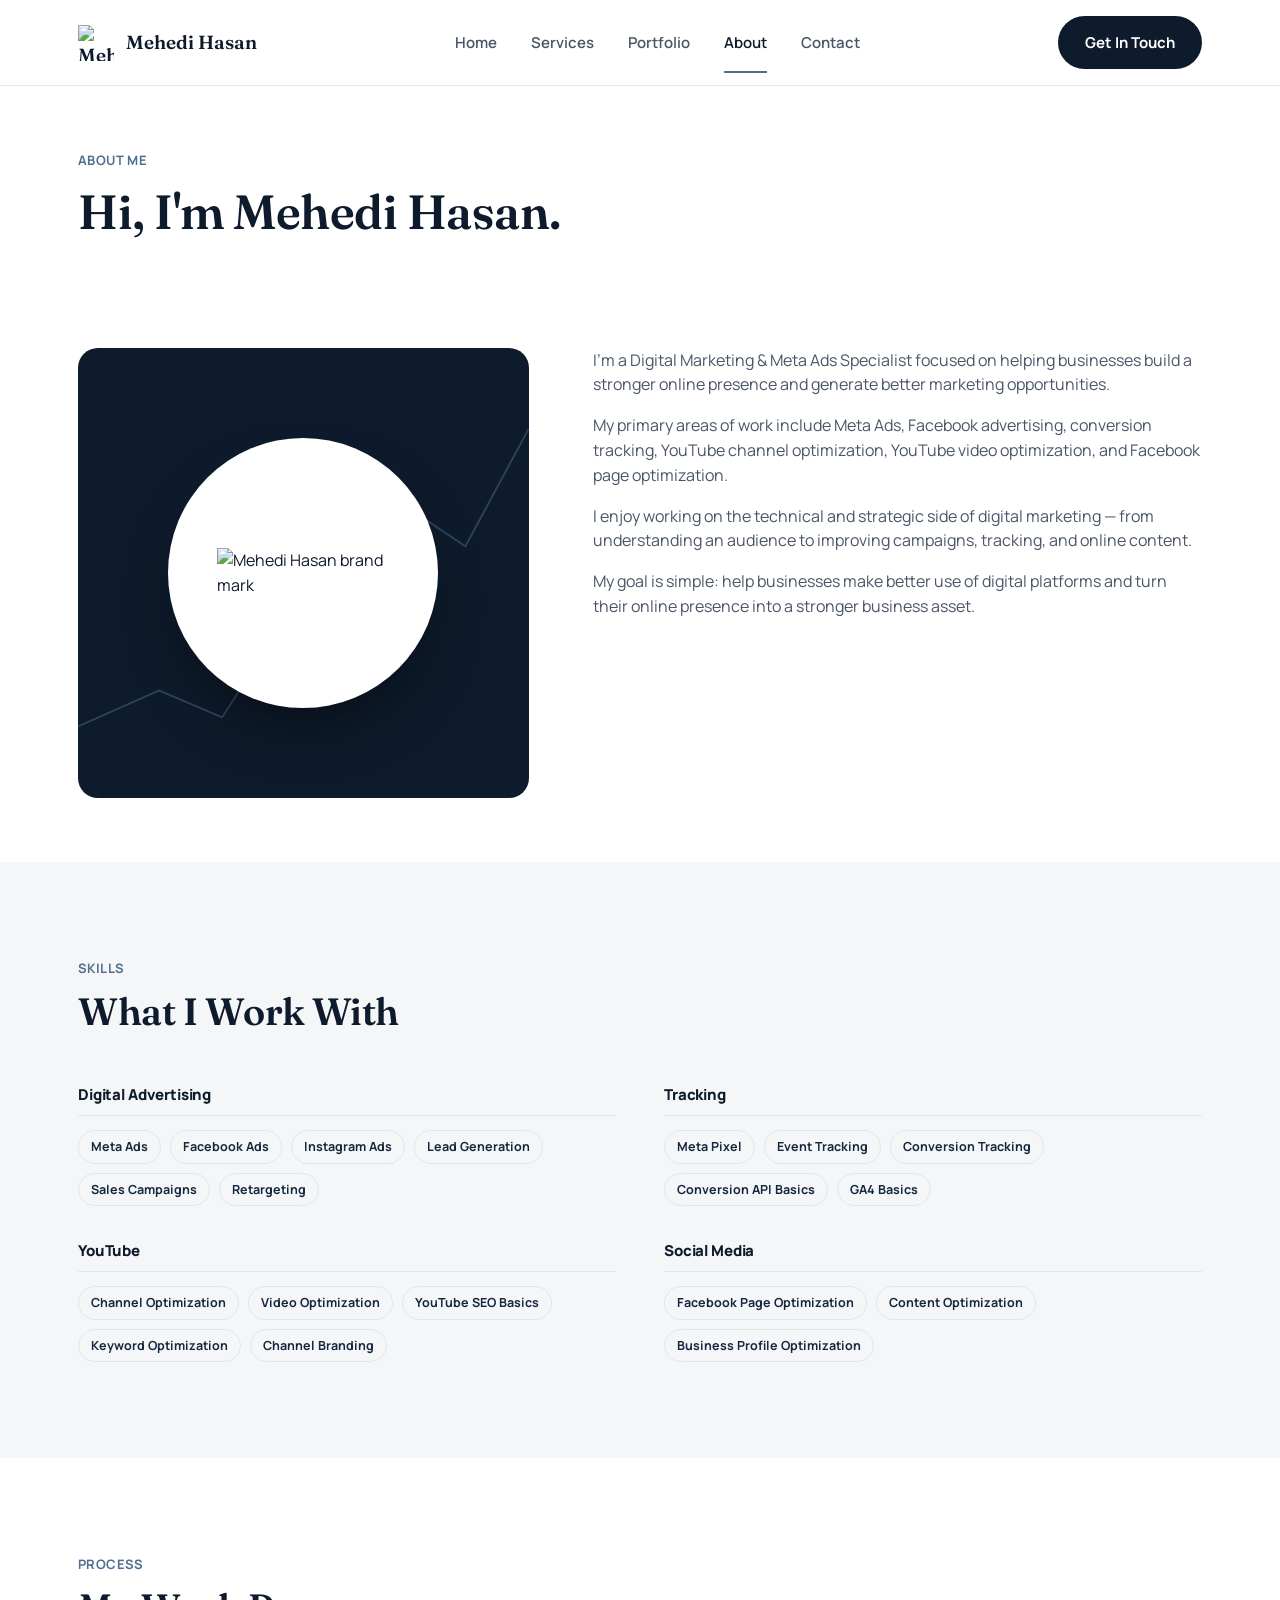
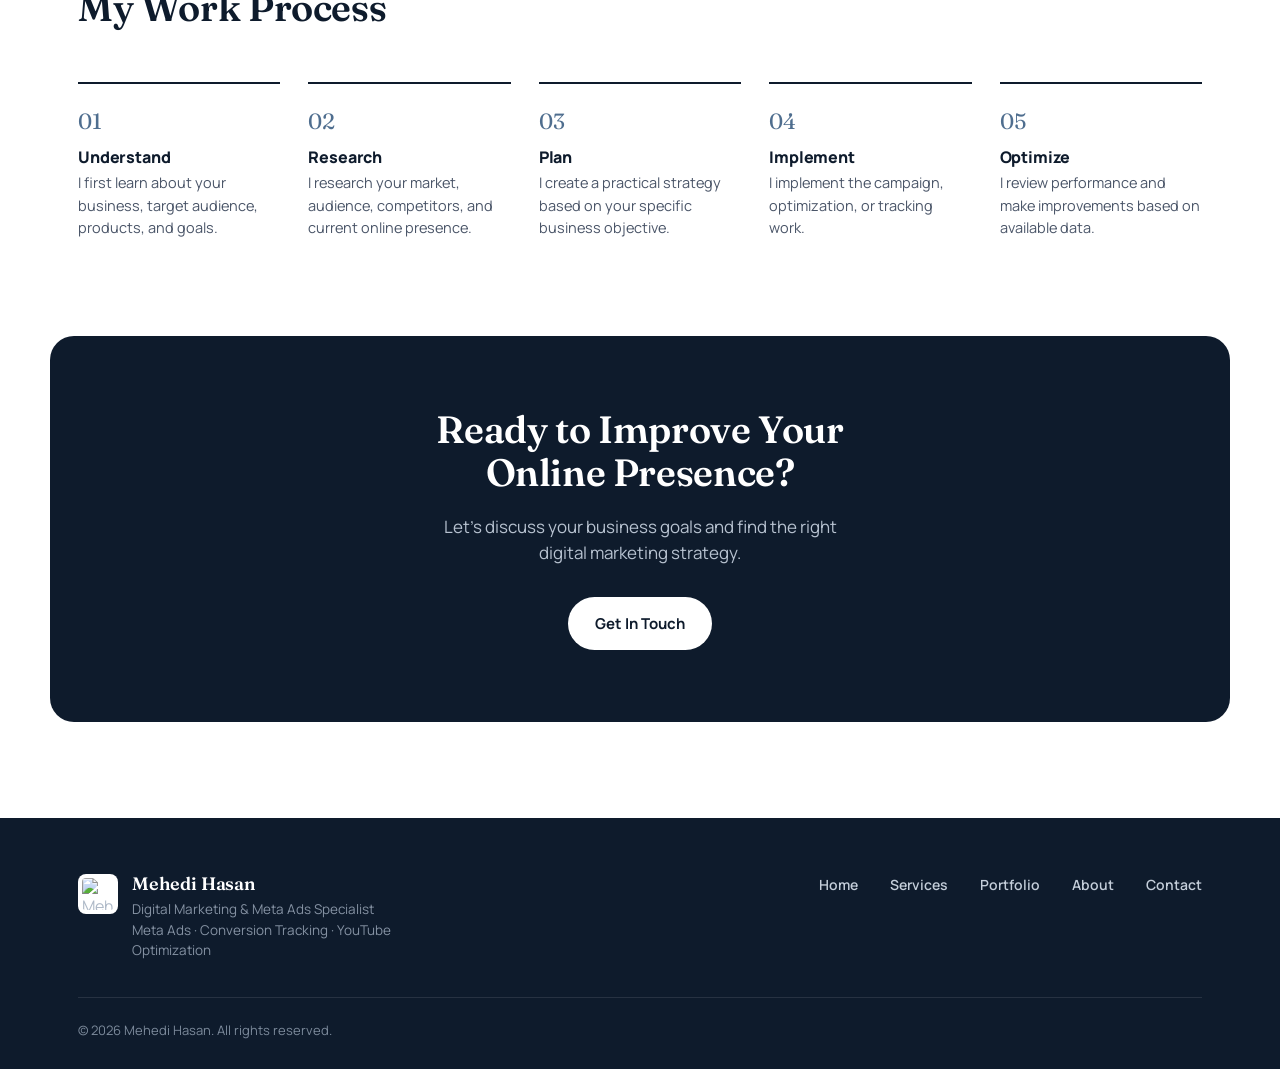
==== about.html @ 4267dc5b "Add files via upload" ====
<!DOCTYPE html>
<html lang="en">
<head>
<meta charset="UTF-8">
<meta name="viewport" content="width=device-width, initial-scale=1.0">
<title>About — Mehedi Hasan</title>
<link rel="icon" href="images/logo.png">
<link rel="stylesheet" href="styles.css">
</head>
<body>

<nav class="nav">
  <div class="nav-inner">
    <a href="index.html" class="brand"><img src="images/logo.png" alt="Mehedi Hasan logo">Mehedi Hasan</a>
    <button class="nav-toggle" aria-label="Toggle menu" onclick="document.querySelector('.nav-links').classList.toggle('open')">
      <span></span><span></span><span></span>
    </button>
    <div class="nav-links">
      <a href="index.html">Home</a>
      <a href="services.html">Services</a>
      <a href="portfolio.html">Portfolio</a>
      <a href="about.html" class="active">About</a>
      <a href="contact.html">Contact</a>
    </div>
    <div class="nav-cta">
      <a href="contact.html" class="btn btn-primary">Get In Touch</a>
    </div>
  </div>
</nav>

<header class="page-hero">
  <div class="container">
    <span class="tag">ABOUT ME</span>
    <h1>Hi, I'm Mehedi Hasan.</h1>
  </div>
</header>

<section class="section-tight">
  <div class="container split">
    <div>
      <div class="hero-visual" style="aspect-ratio:1/1;border-radius:20px;">
        <svg class="grid-lines" viewBox="0 0 500 500" preserveAspectRatio="none">
          <polyline points="0,420 90,380 160,410 230,300 300,340 370,180 430,220 500,90" fill="none" stroke="#4F6E8F" stroke-width="2"/>
        </svg>
        <div class="logo-plate" style="width:60%;"><img src="images/logo.png" alt="Mehedi Hasan brand mark"></div>
      </div>
    </div>
    <div>
      <p>I'm a Digital Marketing & Meta Ads Specialist focused on helping businesses build a stronger online presence and generate better marketing opportunities.</p>
      <p>My primary areas of work include Meta Ads, Facebook advertising, conversion tracking, YouTube channel optimization, YouTube video optimization, and Facebook page optimization.</p>
      <p>I enjoy working on the technical and strategic side of digital marketing — from understanding an audience to improving campaigns, tracking, and online content.</p>
      <p>My goal is simple: help businesses make better use of digital platforms and turn their online presence into a stronger business asset.</p>
    </div>
  </div>
</section>

<!-- SKILLS -->
<section class="strip">
  <div class="container">
    <div class="section-head">
      <span class="tag">SKILLS</span>
      <h2>What I Work With</h2>
    </div>
    <div class="skill-groups">
      <div class="skill-group">
        <h4>Digital Advertising</h4>
        <div class="skill-tags">
          <span class="chip">Meta Ads</span><span class="chip">Facebook Ads</span><span class="chip">Instagram Ads</span><span class="chip">Lead Generation</span><span class="chip">Sales Campaigns</span><span class="chip">Retargeting</span>
        </div>
      </div>
      <div class="skill-group">
        <h4>Tracking</h4>
        <div class="skill-tags">
          <span class="chip">Meta Pixel</span><span class="chip">Event Tracking</span><span class="chip">Conversion Tracking</span><span class="chip">Conversion API Basics</span><span class="chip">GA4 Basics</span>
        </div>
      </div>
      <div class="skill-group">
        <h4>YouTube</h4>
        <div class="skill-tags">
          <span class="chip">Channel Optimization</span><span class="chip">Video Optimization</span><span class="chip">YouTube SEO Basics</span><span class="chip">Keyword Optimization</span><span class="chip">Channel Branding</span>
        </div>
      </div>
      <div class="skill-group">
        <h4>Social Media</h4>
        <div class="skill-tags">
          <span class="chip">Facebook Page Optimization</span><span class="chip">Content Optimization</span><span class="chip">Business Profile Optimization</span>
        </div>
      </div>
    </div>
  </div>
</section>

<!-- WORK PROCESS -->
<section>
  <div class="container">
    <div class="section-head">
      <span class="tag">PROCESS</span>
      <h2>My Work Process</h2>
    </div>
    <div class="process steps-5">
      <div class="process-step"><span class="num">01</span><h4>Understand</h4><p>I first learn about your business, target audience, products, and goals.</p></div>
      <div class="process-step"><span class="num">02</span><h4>Research</h4><p>I research your market, audience, competitors, and current online presence.</p></div>
      <div class="process-step"><span class="num">03</span><h4>Plan</h4><p>I create a practical strategy based on your specific business objective.</p></div>
      <div class="process-step"><span class="num">04</span><h4>Implement</h4><p>I implement the campaign, optimization, or tracking work.</p></div>
      <div class="process-step"><span class="num">05</span><h4>Optimize</h4><p>I review performance and make improvements based on available data.</p></div>
    </div>
  </div>
</section>

<div class="container cta-wrap">
  <div class="cta-band">
    <h2>Ready to Improve Your Online Presence?</h2>
    <p>Let's discuss your business goals and find the right digital marketing strategy.</p>
    <a href="contact.html" class="btn btn-light">Get In Touch</a>
  </div>
</div>

<footer>
  <div class="container">
    <div class="footer-top">
      <div class="footer-brand">
        <img src="images/logo.png" alt="Mehedi Hasan logo">
        <div>
          <h4>Mehedi Hasan</h4>
          <p>Digital Marketing & Meta Ads Specialist<br>Meta Ads · Conversion Tracking · YouTube Optimization</p>
        </div>
      </div>
      <div class="footer-nav">
        <a href="index.html">Home</a>
        <a href="services.html">Services</a>
        <a href="portfolio.html">Portfolio</a>
        <a href="about.html">About</a>
        <a href="contact.html">Contact</a>
      </div>
    </div>
    <div class="footer-bottom">
      <span>© 2026 Mehedi Hasan. All rights reserved.</span>
    </div>
  </div>
</footer>

</body>
</html>
---- styles.css ----
/* =========================================================
   Mehedi Hasan — Digital Marketing & Meta Ads Specialist
   Design system: navy / steel / paper, Fraunces + Manrope
========================================================= */

@import url('https://fonts.googleapis.com/css2?family=Fraunces:opsz,wght@9..144,400;9..144,500;9..144,600;9..144,700&family=Manrope:wght@400;500;600;700;800&display=swap');

:root{
  --ink:#0E1B2C;        /* deep navy — headings, dark panels */
  --navy:#16283F;        /* secondary navy */
  --steel:#4F6E8F;       /* metallic steel-blue accent */
  --steel-light:#9FB4C7; /* light steel for lines/hover */
  --gold:#B8A26B;        /* subtle metallic gold hairline */
  --paper:#FFFFFF;
  --mist:#F4F6F8;        /* light gray secondary bg */
  --line:#E2E7EC;
  --ink-soft:#4A5568;    /* body text on white */
  --ink-faint:#8592A3;

  --serif: 'Fraunces', Georgia, serif;
  --sans: 'Manrope', -apple-system, BlinkMacSystemFont, 'Segoe UI', sans-serif;

  --max: 1180px;
  --radius: 14px;
  --radius-sm: 8px;
}

*{box-sizing:border-box;}
html{scroll-behavior:smooth;}
body{
  margin:0;
  font-family:var(--sans);
  color:var(--ink);
  background:var(--paper);
  -webkit-font-smoothing:antialiased;
  line-height:1.55;
}
img{max-width:100%;display:block;}
a{color:inherit;text-decoration:none;}
h1,h2,h3,h4{
  font-family:var(--serif);
  font-weight:600;
  line-height:1.15;
  margin:0 0 .5em;
  letter-spacing:-0.01em;
}
p{margin:0 0 1em;color:var(--ink-soft);}
.container{max-width:var(--max);margin:0 auto;padding:0 28px;}
section{padding:96px 0;}
.section-tight{padding:64px 0;}
@media(max-width:720px){
  section{padding:64px 0;}
}

/* ---------- buttons ---------- */
.btn{
  display:inline-flex;align-items:center;gap:8px;
  padding:14px 26px;
  border-radius:100px;
  font-family:var(--sans);
  font-weight:700;
  font-size:15px;
  border:1.5px solid transparent;
  cursor:pointer;
  transition:transform .18s ease, background .18s ease, color .18s ease, border-color .18s ease;
}
.btn:hover{transform:translateY(-2px);}
.btn-primary{background:var(--ink);color:var(--paper);}
.btn-primary:hover{background:var(--navy);}
.btn-outline{background:transparent;color:var(--ink);border-color:var(--ink);}
.btn-outline:hover{background:var(--ink);color:var(--paper);}
.btn-light{background:var(--paper);color:var(--ink);}
.btn-light:hover{background:var(--mist);}
.btn-ghost{background:transparent;color:var(--paper);border-color:rgba(255,255,255,.4);}
.btn-ghost:hover{border-color:#fff;background:rgba(255,255,255,.08);}

/* ---------- nav ---------- */
.nav{
  position:sticky;top:0;z-index:50;
  background:rgba(255,255,255,.86);
  backdrop-filter:blur(10px);
  border-bottom:1px solid var(--line);
}
.nav-inner{
  max-width:var(--max);margin:0 auto;padding:16px 28px;
  display:flex;align-items:center;justify-content:space-between;gap:24px;
}
.brand{display:flex;align-items:center;gap:12px;font-family:var(--serif);font-weight:600;font-size:19px;color:var(--ink);}
.brand img{width:36px;height:36px;object-fit:contain;}
.nav-links{display:flex;align-items:center;gap:34px;}
.nav-links a{font-size:15px;font-weight:600;color:var(--ink-soft);transition:color .15s ease;position:relative;}
.nav-links a:hover,.nav-links a.active{color:var(--ink);}
.nav-links a.active::after{
  content:'';position:absolute;left:0;right:0;bottom:-19px;height:2px;background:var(--steel);
}
.nav-cta{display:flex;align-items:center;gap:16px;}
.nav-toggle{display:none;background:none;border:none;cursor:pointer;}
.nav-toggle span{display:block;width:24px;height:2px;background:var(--ink);margin:5px 0;}

@media(max-width:900px){
  .nav-links{
    position:fixed;top:69px;left:0;right:0;bottom:0;
    background:var(--paper);
    flex-direction:column;align-items:flex-start;gap:0;
    padding:12px 28px 28px;
    transform:translateY(-8px);
    opacity:0;pointer-events:none;
    transition:opacity .2s ease, transform .2s ease;
  }
  .nav-links.open{opacity:1;pointer-events:auto;transform:translateY(0);}
  .nav-links a{width:100%;padding:14px 0;border-bottom:1px solid var(--line);}
  .nav-links a.active::after{display:none;}
  .nav-links a.active{color:var(--steel);}
  .nav-toggle{display:block;}
  .nav-cta .btn-primary{padding:10px 18px;font-size:14px;}
}

/* ---------- hero ---------- */
.hero{padding:88px 0 40px;}
.hero-grid{display:grid;grid-template-columns:1.05fr .95fr;gap:56px;align-items:center;}
.eyebrow{
  display:inline-flex;align-items:center;gap:10px;
  font-size:13px;font-weight:700;letter-spacing:.04em;color:var(--steel);
  margin-bottom:18px;
}
.eyebrow::before{content:'';width:22px;height:1.5px;background:var(--steel);display:inline-block;}
.hero h1{font-size:clamp(34px,4.6vw,54px);color:var(--ink);max-width:15ch;}
.hero .lede{font-size:18px;max-width:46ch;color:var(--ink-soft);}
.hero-actions{display:flex;gap:16px;margin-top:30px;flex-wrap:wrap;}

.hero-visual{
  position:relative;background:var(--ink);border-radius:24px;
  aspect-ratio:1/1;display:flex;align-items:center;justify-content:center;
  overflow:hidden;
}
.hero-visual svg.grid-lines{position:absolute;inset:0;width:100%;height:100%;opacity:.5;}
.hero-visual .logo-plate{
  position:relative;z-index:2;background:var(--paper);
  width:56%;aspect-ratio:1/1;border-radius:50%;
  display:flex;align-items:center;justify-content:center;
  box-shadow:0 30px 60px -20px rgba(0,0,0,.55);
}
.hero-visual .logo-plate img{width:64%;}
@media(max-width:900px){
  .hero-grid{grid-template-columns:1fr;}
  .hero-visual{aspect-ratio:4/3;max-width:420px;margin:0 auto;}
}

/* ---------- service strip ---------- */
.strip{background:var(--mist);}
.strip-grid{display:grid;grid-template-columns:repeat(4,1fr);gap:1px;background:var(--line);border:1px solid var(--line);border-radius:var(--radius);overflow:hidden;}
.strip-item{background:var(--paper);padding:32px 26px;}
.strip-icon{width:38px;height:38px;margin-bottom:18px;color:var(--steel);}
.strip-item h4{font-family:var(--sans);font-size:16px;font-weight:800;margin-bottom:4px;color:var(--ink);}
.strip-item p{font-size:14px;margin:0;color:var(--ink-faint);}
@media(max-width:900px){.strip-grid{grid-template-columns:1fr 1fr;}}
@media(max-width:560px){.strip-grid{grid-template-columns:1fr;}}

/* ---------- two column intro ---------- */
.split{display:grid;grid-template-columns:.85fr 1.15fr;gap:64px;align-items:start;}
.split .tag{font-size:13px;font-weight:700;color:var(--steel);letter-spacing:.03em;margin-bottom:14px;display:block;}
.split h2{font-size:clamp(26px,3vw,36px);color:var(--ink);}
@media(max-width:820px){.split{grid-template-columns:1fr;gap:28px;}}

/* ---------- section heading ---------- */
.section-head{max-width:640px;margin:0 0 52px;}
.section-head .tag{font-size:13px;font-weight:700;color:var(--steel);letter-spacing:.03em;display:block;margin-bottom:12px;}
.section-head h2{font-size:clamp(26px,3.2vw,38px);color:var(--ink);}
.section-head p{font-size:17px;}
.section-head.center{margin-left:auto;margin-right:auto;text-align:center;}

/* ---------- cards ---------- */
.card-grid{display:grid;grid-template-columns:repeat(3,1fr);gap:24px;}
@media(max-width:980px){.card-grid{grid-template-columns:1fr 1fr;}}
@media(max-width:640px){.card-grid{grid-template-columns:1fr;}}

.service-card{
  background:var(--paper);border:1px solid var(--line);border-radius:var(--radius);
  padding:32px 28px;transition:border-color .2s ease, box-shadow .2s ease, transform .2s ease;
}
.service-card:hover{border-color:var(--steel-light);box-shadow:0 18px 40px -24px rgba(14,27,44,.35);transform:translateY(-3px);}
.service-card .num{font-family:var(--serif);font-size:14px;color:var(--ink-faint);margin-bottom:14px;display:block;}
.service-card h3{font-size:20px;color:var(--ink);}
.service-card p{font-size:15px;}
.chip-row{display:flex;flex-wrap:wrap;gap:8px;margin-top:16px;}
.chip{
  font-size:12.5px;font-weight:700;padding:6px 12px;border-radius:100px;
  background:var(--mist);color:var(--navy);border:1px solid var(--line);
}

/* ---------- featured project ---------- */
.feature-card{
  background:var(--ink);border-radius:24px;overflow:hidden;
  display:grid;grid-template-columns:1fr 1fr;
}
.feature-copy{padding:56px;color:var(--paper);}
.feature-copy p{color:#C4CEDA;}
.feature-copy .tag{color:var(--steel-light);}
.feature-meta{display:flex;flex-wrap:wrap;gap:10px 22px;margin:22px 0 30px;font-size:14px;color:#AEB9C7;}
.feature-meta strong{color:#fff;font-weight:700;display:block;font-size:12px;letter-spacing:.03em;color:var(--steel-light);margin-bottom:3px;}
.feature-media{position:relative;background:#0A1420;}
.compare-mini{height:100%;display:grid;grid-template-rows:1fr 1fr;gap:2px;}
.compare-mini img{width:100%;height:100%;object-fit:cover;}
.compare-mini .cap{
  position:absolute;font-size:11px;font-weight:700;letter-spacing:.04em;
  padding:5px 10px;border-radius:6px;background:rgba(14,27,44,.85);color:#fff;
}
.compare-mini .cap.before{top:14px;left:14px;}
.compare-mini .cap.after{bottom:14px;left:14px;}
@media(max-width:900px){
  .feature-card{grid-template-columns:1fr;}
  .feature-copy{padding:40px 28px;}
  .feature-media{min-height:280px;}
}

/* ---------- process steps ---------- */
.process{display:grid;grid-template-columns:repeat(4,1fr);gap:28px;}
.process.steps-5{grid-template-columns:repeat(5,1fr);}
.process-step{border-top:2px solid var(--ink);padding-top:20px;}
.process-step .num{font-family:var(--serif);font-size:22px;color:var(--steel);display:block;margin-bottom:10px;}
.process-step h4{font-family:var(--sans);font-size:16px;font-weight:800;color:var(--ink);margin-bottom:6px;}
.process-step p{font-size:14.5px;margin:0;}
@media(max-width:980px){.process{grid-template-columns:1fr 1fr;} .process.steps-5{grid-template-columns:1fr 1fr;}}
@media(max-width:560px){.process{grid-template-columns:1fr;} .process.steps-5{grid-template-columns:1fr;}}

/* ---------- why cards ---------- */
.why-grid{display:grid;grid-template-columns:repeat(4,1fr);gap:24px;}
.why-card{background:var(--mist);border-radius:var(--radius);padding:28px 24px;}
.why-card h4{font-size:17px;color:var(--ink);margin-bottom:6px;font-family:var(--sans);font-weight:800;}
.why-card p{font-size:14.5px;margin:0;}
@media(max-width:980px){.why-grid{grid-template-columns:1fr 1fr;}}
@media(max-width:560px){.why-grid{grid-template-columns:1fr;}}

/* ---------- CTA band ---------- */
.cta-band{background:var(--ink);color:var(--paper);text-align:center;border-radius:24px;padding:72px 40px;}
.cta-band h2{color:#fff;font-size:clamp(26px,3.4vw,38px);max-width:20ch;margin-left:auto;margin-right:auto;}
.cta-band p{color:#B7C2D0;max-width:44ch;margin:0 auto 30px;font-size:17px;}
.cta-wrap{padding:0 0 96px;}
@media(max-width:720px){.cta-band{padding:52px 24px;border-radius:18px;}}

/* ---------- footer ---------- */
footer{background:var(--ink);color:#AEB9C7;padding:56px 0 28px;}
.footer-top{display:flex;justify-content:space-between;gap:40px;flex-wrap:wrap;padding-bottom:36px;border-bottom:1px solid rgba(255,255,255,.1);}
.footer-brand{display:flex;gap:14px;align-items:flex-start;max-width:340px;}
.footer-brand img{width:40px;height:40px;object-fit:contain;background:#fff;border-radius:8px;padding:4px;}
.footer-brand h4{color:#fff;font-family:var(--serif);font-size:18px;margin:0 0 4px;}
.footer-brand p{margin:0;font-size:13.5px;color:#8592A3;}
.footer-nav{display:flex;gap:32px;flex-wrap:wrap;}
.footer-nav a{font-size:14px;font-weight:600;color:#C4CEDA;}
.footer-nav a:hover{color:#fff;}
.footer-bottom{padding-top:22px;font-size:13px;color:#7C8A9B;display:flex;justify-content:space-between;flex-wrap:wrap;gap:10px;}
@media(max-width:560px){.footer-top{flex-direction:column;}}

/* ---------- page hero (inner pages) ---------- */
.page-hero{padding:64px 0 20px;}
.page-hero .tag{font-size:13px;font-weight:700;color:var(--steel);letter-spacing:.03em;display:block;margin-bottom:14px;}
.page-hero h1{font-size:clamp(32px,4.4vw,48px);max-width:18ch;color:var(--ink);}
.page-hero p{font-size:17.5px;max-width:52ch;}

/* ---------- skills ---------- */
.skill-groups{display:grid;grid-template-columns:repeat(2,1fr);gap:36px 48px;}
.skill-group h4{font-size:15px;font-family:var(--sans);font-weight:800;color:var(--ink);margin-bottom:14px;padding-bottom:12px;border-bottom:1px solid var(--line);}
.skill-tags{display:flex;flex-wrap:wrap;gap:9px;}
@media(max-width:700px){.skill-groups{grid-template-columns:1fr;}}

/* ---------- contact ---------- */
.contact-grid{display:grid;grid-template-columns:.9fr 1.1fr;gap:56px;}
.contact-info{display:flex;flex-direction:column;gap:22px;}
.contact-item{padding:20px 22px;background:var(--mist);border-radius:var(--radius-sm);}
.contact-item .label{font-size:12.5px;font-weight:700;letter-spacing:.03em;color:var(--steel);display:block;margin-bottom:4px;}
.contact-item .value{font-size:16px;font-weight:700;color:var(--ink);}
.form-grid{display:grid;grid-template-columns:1fr 1fr;gap:18px;}
.form-grid .full{grid-column:1/-1;}
.field label{display:block;font-size:13.5px;font-weight:700;color:var(--ink);margin-bottom:8px;}
.field input,.field select,.field textarea{
  width:100%;padding:13px 15px;border:1.5px solid var(--line);border-radius:10px;
  font-family:var(--sans);font-size:15px;color:var(--ink);background:var(--paper);
  transition:border-color .15s ease;
}
.field input:focus,.field select:focus,.field textarea:focus{outline:none;border-color:var(--steel);}
.field textarea{resize:vertical;min-height:120px;}
@media(max-width:820px){.contact-grid{grid-template-columns:1fr;} .form-grid{grid-template-columns:1fr;}}

/* ---------- portfolio / case study ---------- */
.cs-obj-grid{display:grid;grid-template-columns:1fr 1fr;gap:56px;align-items:center;}
.cs-facts{display:grid;gap:18px;}
.cs-fact{border-left:2px solid var(--steel);padding-left:16px;}
.cs-fact .label{font-size:12.5px;font-weight:700;color:var(--ink-faint);letter-spacing:.03em;display:block;}
.cs-fact .value{font-size:16px;font-weight:700;color:var(--ink);}
@media(max-width:820px){.cs-obj-grid{grid-template-columns:1fr;gap:28px;}}

.evidence{background:var(--mist);border-radius:20px;padding:28px;}
.evidence img{border-radius:12px;border:1px solid var(--line);}
.evidence .caption{font-size:14px;color:var(--ink-faint);margin:16px 2px 0;}
.evidence-row{display:grid;grid-template-columns:1fr;gap:20px;}

.honest-note{
  border:1.5px dashed var(--steel-light);border-radius:14px;padding:22px 26px;
  font-size:15px;color:var(--ink-soft);background:var(--mist);
}
.honest-note strong{color:var(--ink);}

.link-arrow{font-weight:700;color:var(--ink);border-bottom:1.5px solid var(--ink);padding-bottom:2px;}
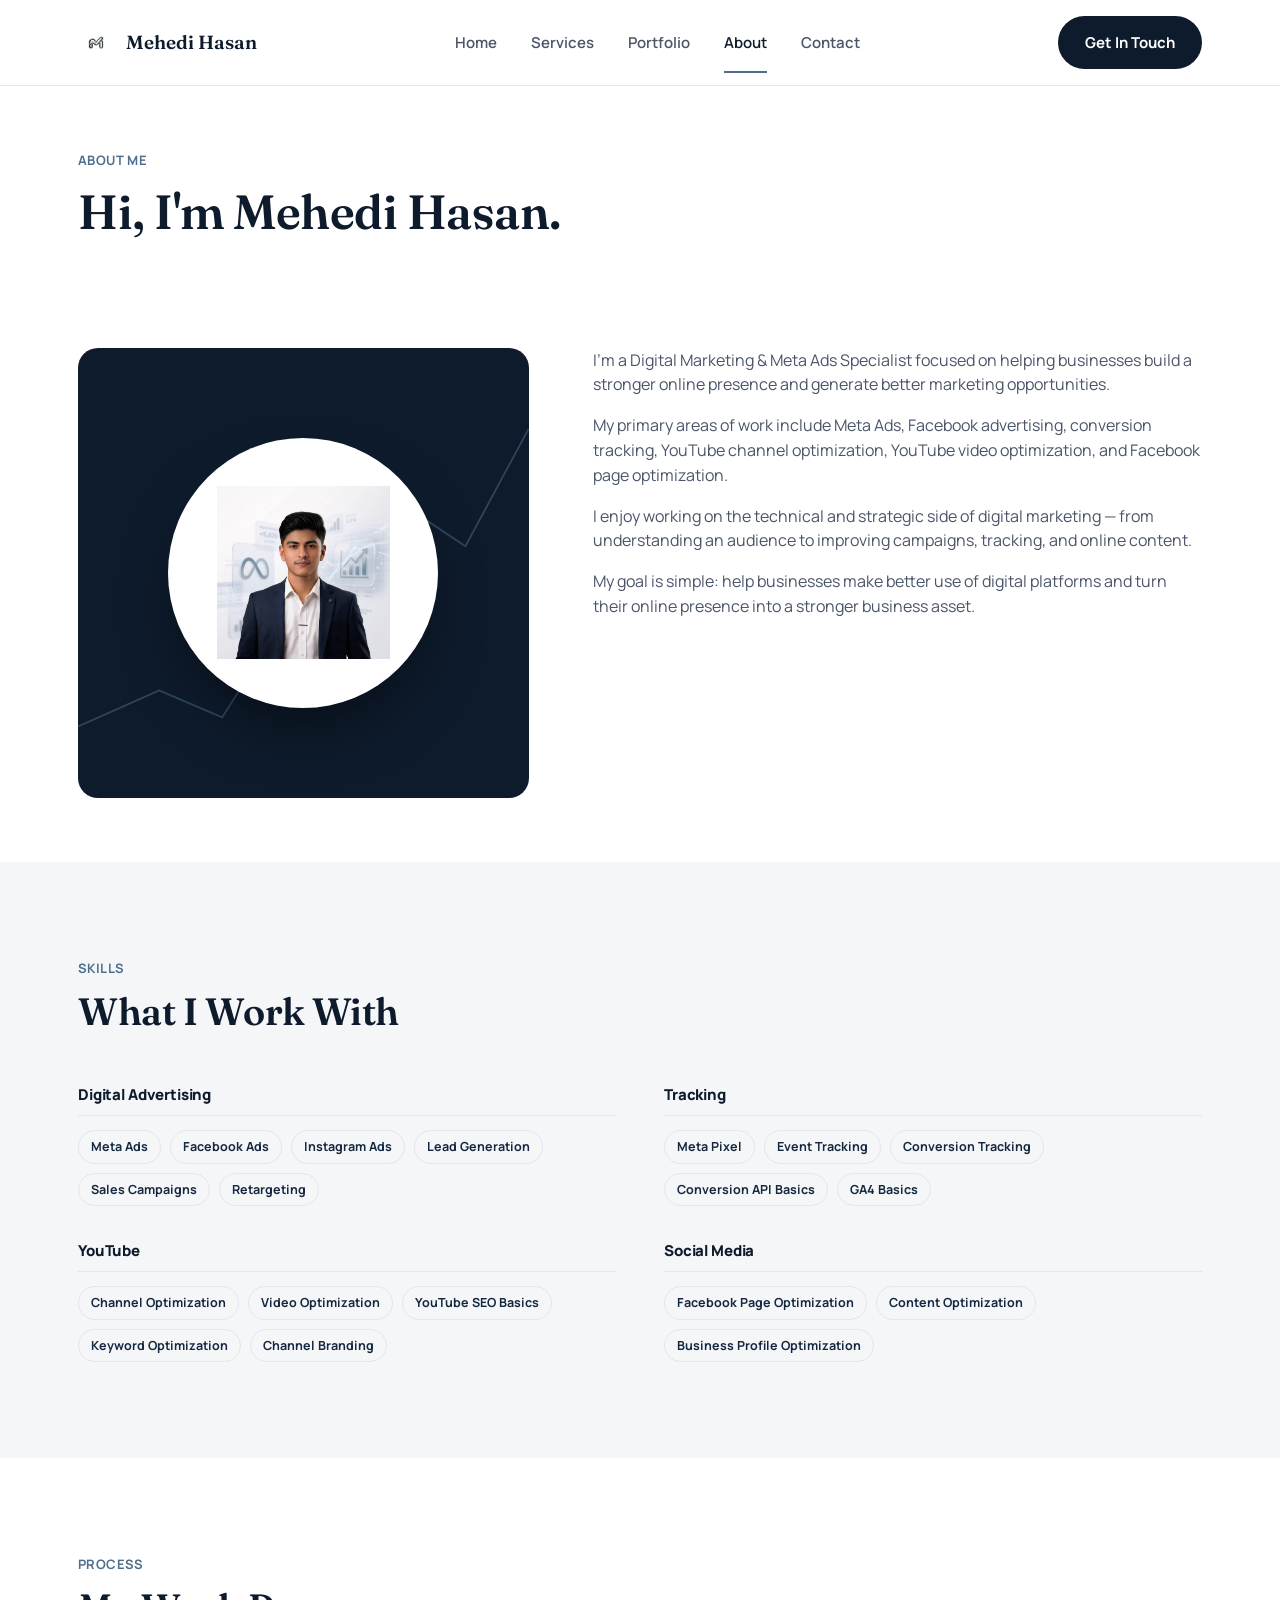
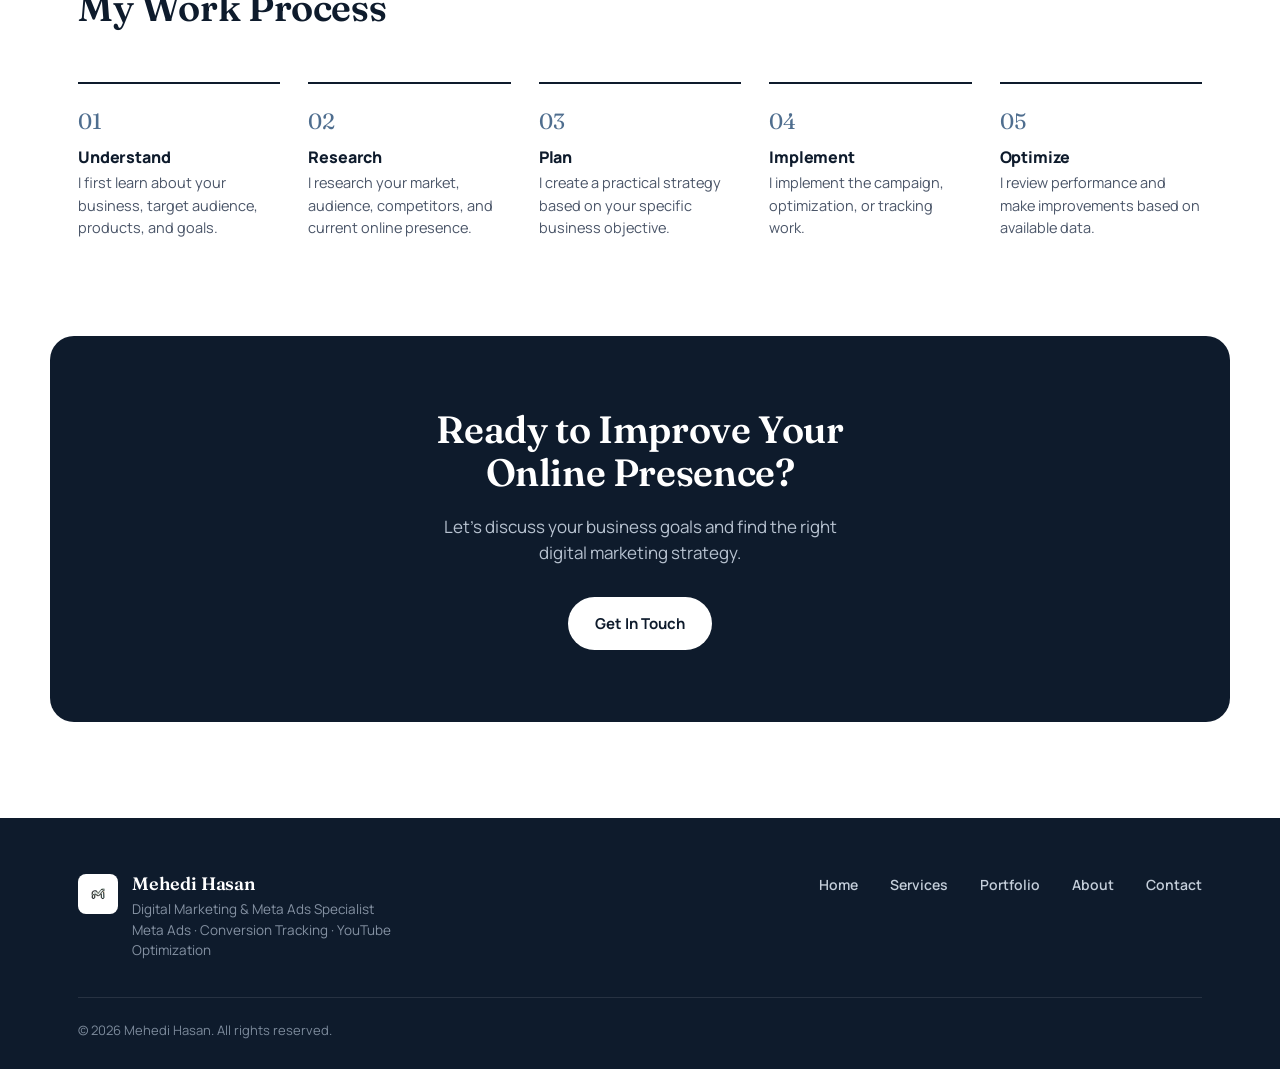
==== commit 480b779e: "Update about.html" ====
--- a/about.html
+++ b/about.html
@@ -42,7 +42,7 @@
         <svg class="grid-lines" viewBox="0 0 500 500" preserveAspectRatio="none">
           <polyline points="0,420 90,380 160,410 230,300 300,340 370,180 430,220 500,90" fill="none" stroke="#4F6E8F" stroke-width="2"/>
         </svg>
-        <div class="logo-plate" style="width:60%;"><img src="images/logo.png" alt="Mehedi Hasan brand mark"></div>
+        <div class="logo-plate" style="width:60%;"><img src="images/Meta Mehedi Pic.jpeg" alt="Mehedi Hasan brand mark"></div>
       </div>
     </div>
     <div>
